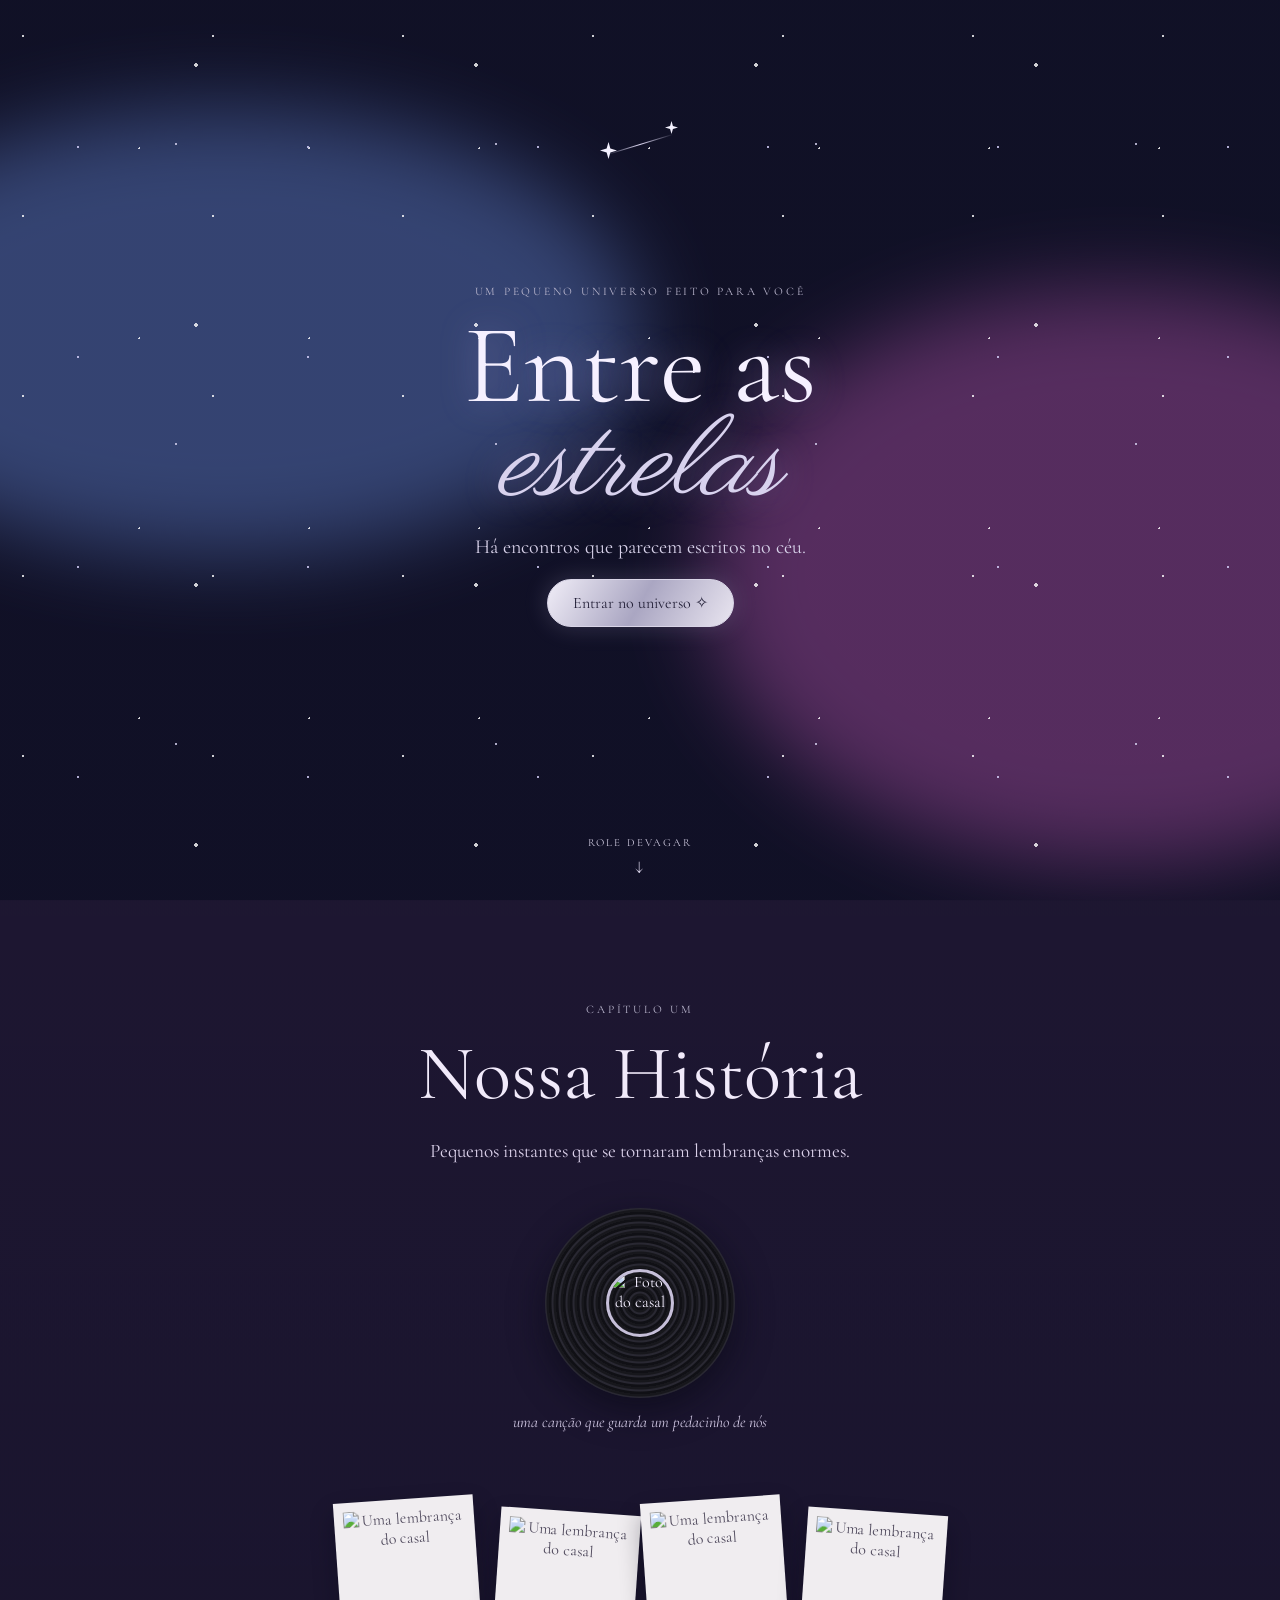
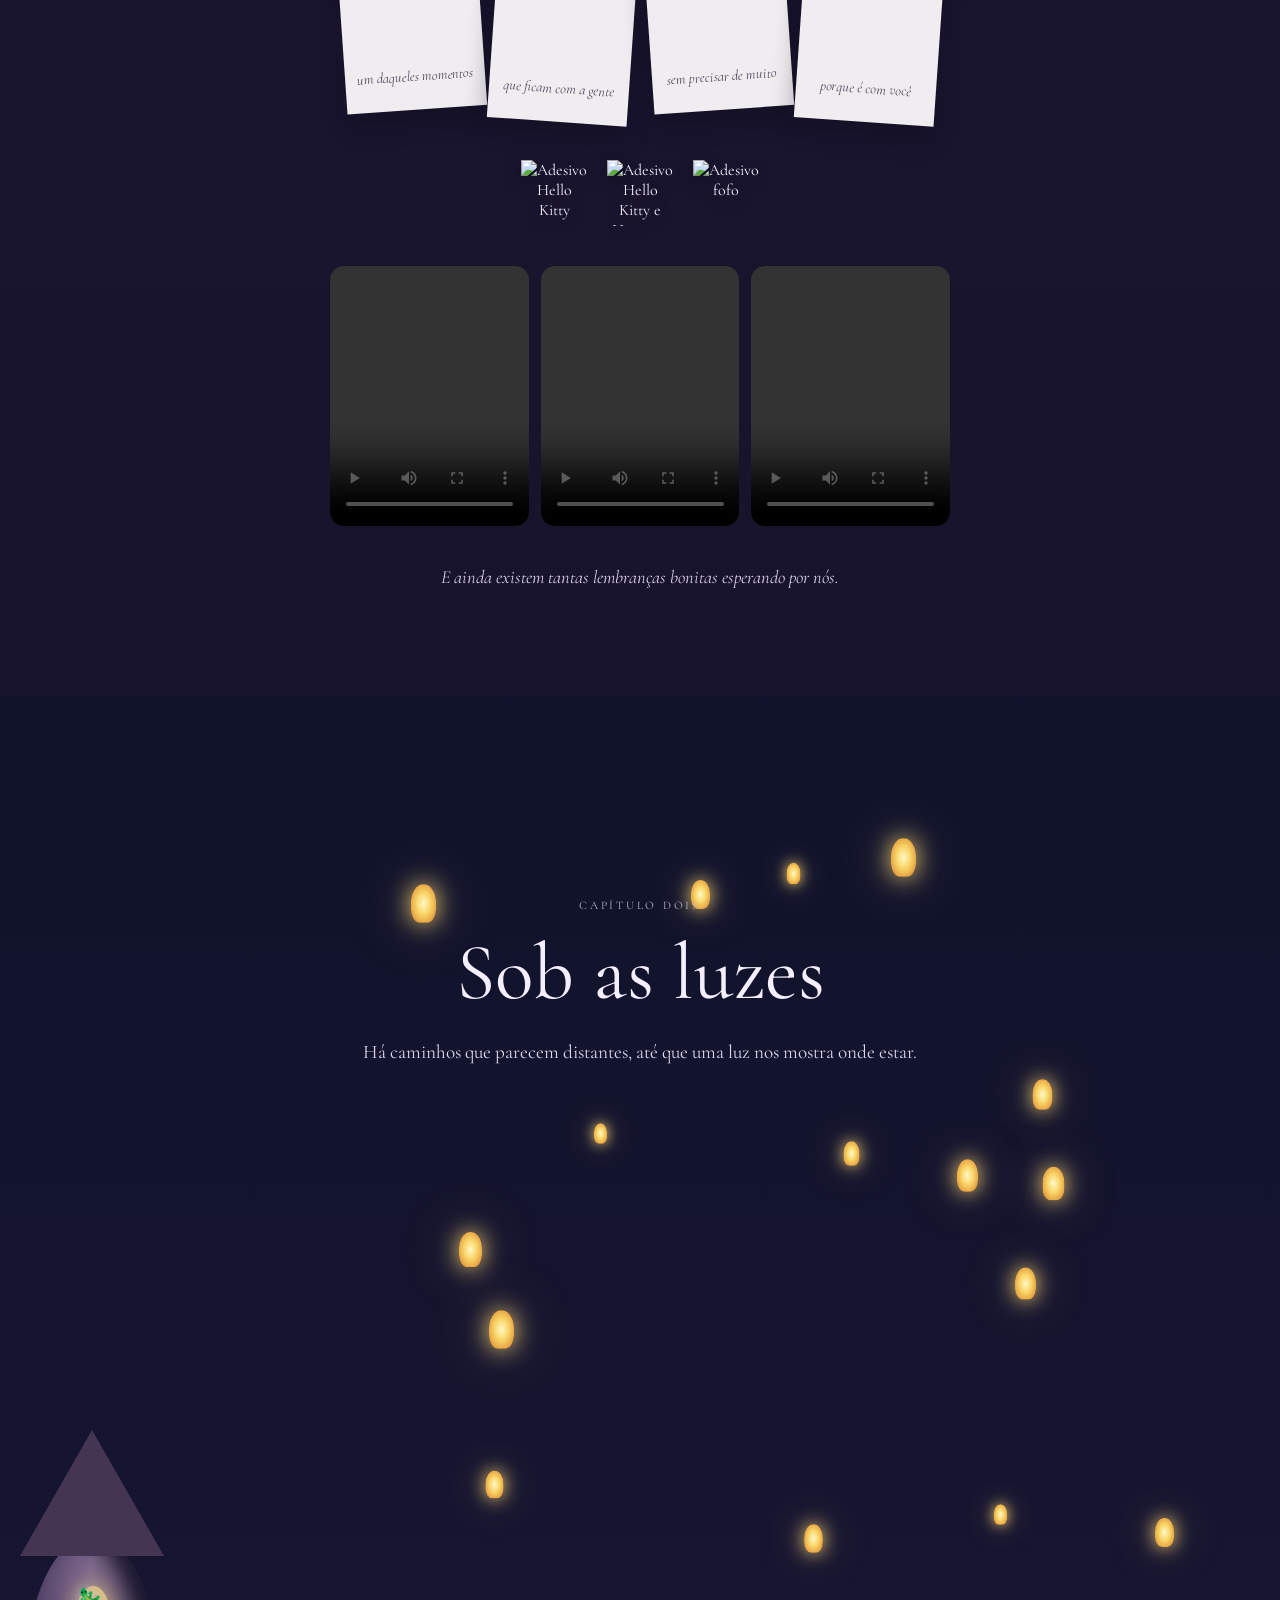
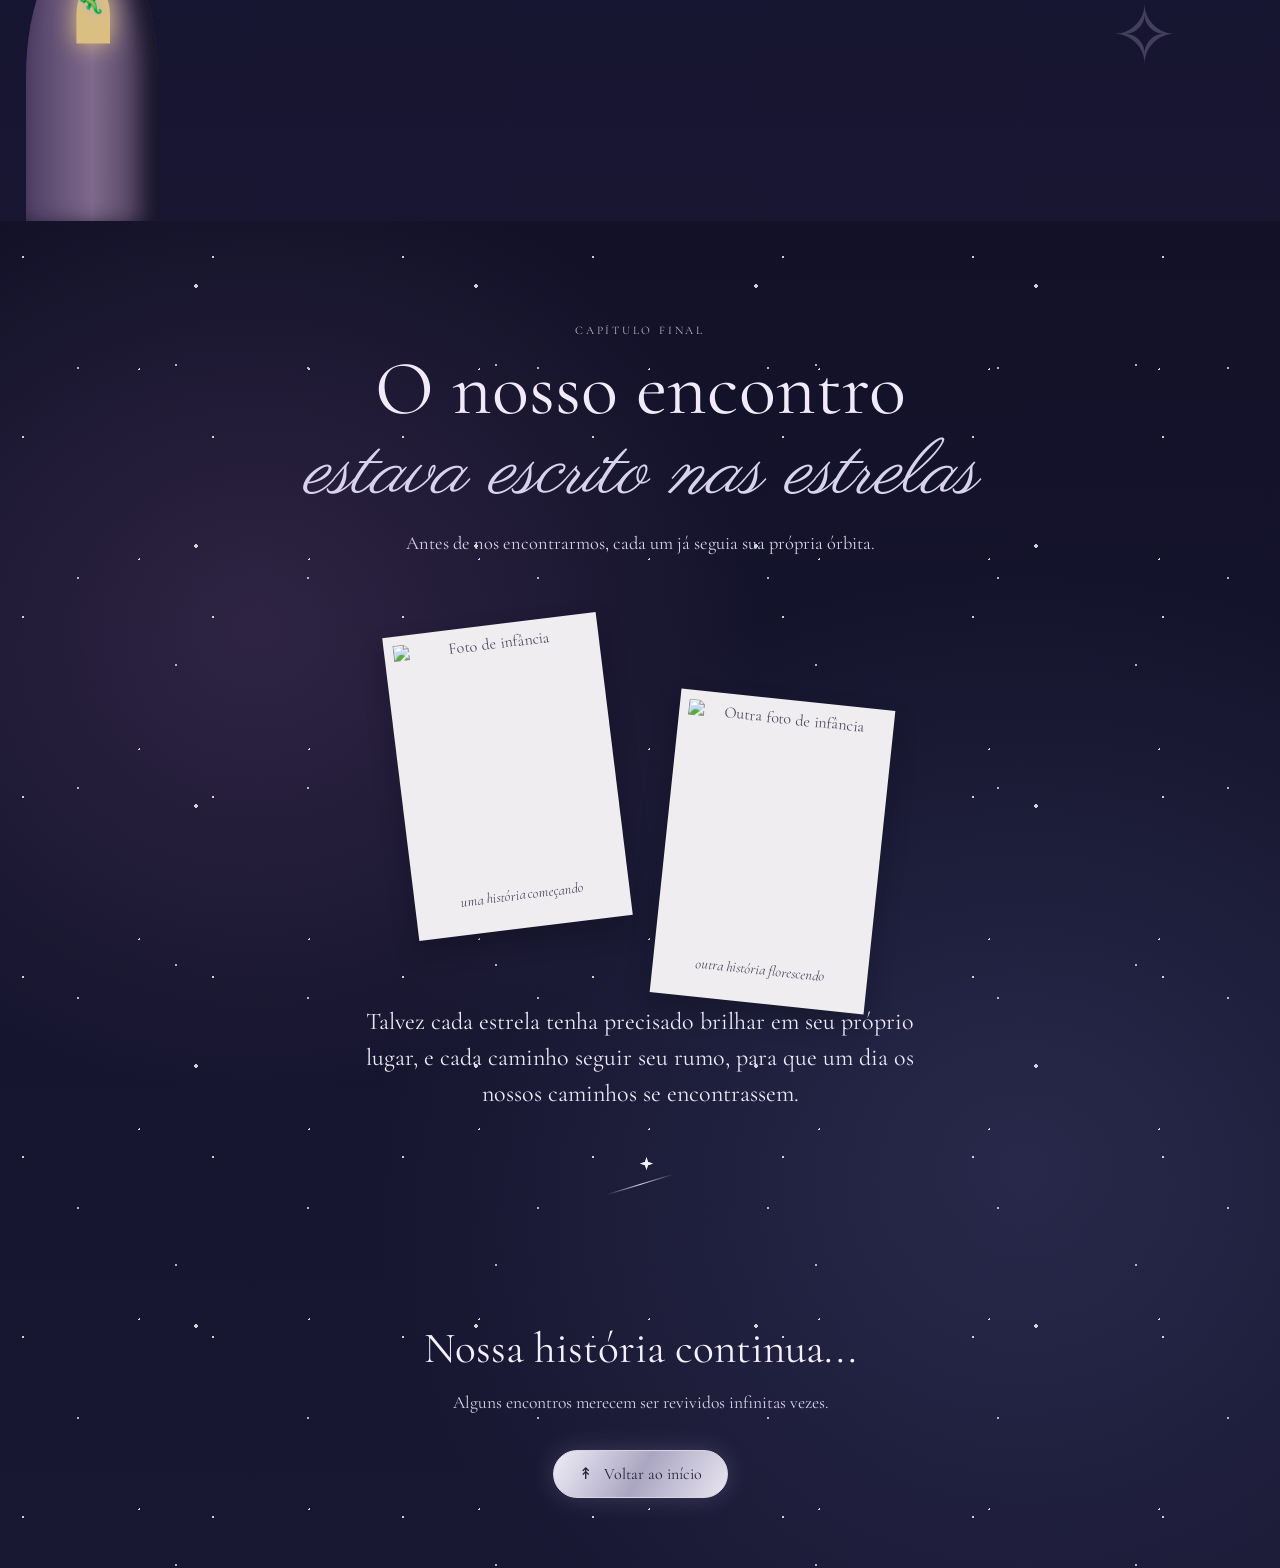
==== index.html @ 8b594004 "Add files via upload" ====
<!doctype html>
<html lang="pt-BR">
<head>
<meta charset="utf-8"><meta name="viewport" content="width=device-width,initial-scale=1,viewport-fit=cover">
<meta name="theme-color" content="#17172d"><title>Nosso Universo</title>
<link rel="preconnect" href="https://fonts.googleapis.com"><link rel="preconnect" href="https://fonts.gstatic.com" crossorigin>
<link href="https://fonts.googleapis.com/css2?family=Cormorant+Garamond:wght@400;500;600&family=Parisienne&display=swap" rel="stylesheet">
<link rel="stylesheet" href="style.css">
</head>
<body>
<audio id="music" src="assets/falling-like-the-stars.wav" preload="auto" loop></audio>
<main>
<section class="hero" id="inicio">
 <div class="nebula nebula-a"></div><div class="nebula nebula-b"></div><div class="stars" aria-hidden="true"></div>
 <div class="twin-stars" aria-label="Duas estrelas especiais"><i></i><i></i><b></b></div>
 <div class="hero-content"><p class="eyebrow">um pequeno universo feito para você</p><h1>Entre as<br><em>estrelas</em></h1><p class="hero-sub">Há encontros que parecem escritos no céu.</p><button class="silver-button" id="enter">Entrar no universo <span>✧</span></button></div>
 <div class="scroll-hint">role devagar <span>↓</span></div>
</section>
<section class="story section" id="nossa-historia">
 <div class="section-glow"></div><div class="section-heading"><p class="eyebrow">capítulo um</p><h2>Nossa História</h2><p>Pequenos instantes que se tornaram lembranças enormes.</p></div>
 <div class="vinyl-wrap"><div class="vinyl"><div class="vinyl-label"><img src="assets/casal-selfie.jpg" alt="Foto do casal"></div></div><span class="vinyl-caption">uma canção que guarda um pedacinho de nós</span></div>
 <div class="memory-grid">
  <figure class="polaroid tilt-left"><img src="assets/casal-memoria-1.jpg" alt="Uma lembrança do casal"><figcaption>um daqueles momentos</figcaption></figure>
  <figure class="polaroid tilt-right"><img src="assets/casal-memoria-2.jpg" alt="Uma lembrança do casal"><figcaption>que ficam com a gente</figcaption></figure>
  <figure class="polaroid tilt-left"><img src="assets/casal-memoria-3.jpg" alt="Uma lembrança do casal"><figcaption>sem precisar de muito</figcaption></figure>
  <figure class="polaroid tilt-right"><img src="assets/casal-memoria-4.jpg" alt="Uma lembrança do casal"><figcaption>porque é com você</figcaption></figure>
 </div>
 <div class="sticker-row"><img src="assets/sticker-hello-kitty.png" alt="Adesivo Hello Kitty"><img src="assets/sticker-hello-kitty-spider.png" alt="Adesivo Hello Kitty e Homem-Aranha"><img src="assets/sticker-hello-kitty-coracao.png" alt="Adesivo fofo"></div>
 <div class="video-strip"><video controls playsinline preload="metadata" src="assets/video-memoria-1.mp4"></video><video controls playsinline preload="metadata" src="assets/video-memoria-2.mp4"></video><video controls playsinline preload="metadata" src="assets/video-memoria-3.mp4"></video></div>
 <p class="section-footnote">E ainda existem tantas lembranças bonitas esperando por nós.</p>
</section>
<section class="tangled section" id="sob-as-luzes">
 <div class="night-sky"></div><div class="lantern-field" aria-hidden="true"></div><div class="tower"><div class="tower-roof"></div><div class="tower-body"></div><div class="tower-window"></div></div><div class="distant-castle">✧</div><div class="chameleon">🦎</div>
 <div class="tangled-content"><p class="eyebrow">capítulo dois</p><h2>Sob as luzes</h2><p class="tangled-intro">Há caminhos que parecem distantes, até que uma luz nos mostra onde estar.</p></div>
</section>
<section class="ending section" id="nosso-encontro">
 <div class="ending-sky"></div><div class="ending-stars"></div><div class="ending-heading"><p class="eyebrow">capítulo final</p><h2>O nosso encontro<br><em>estava escrito nas estrelas</em></h2><p>Antes de nos encontrarmos, cada um já seguia sua própria órbita.</p></div>
 <div class="childhood-pair"><figure class="polaroid childhood high"><img src="assets/infancia-1.jpg" alt="Foto de infância"><figcaption>uma história começando</figcaption></figure><figure class="polaroid childhood low"><img src="assets/infancia-2.jpg" alt="Outra foto de infância"><figcaption>outra história florescendo</figcaption></figure></div>
 <p class="star-thought">Talvez cada estrela tenha precisado brilhar em seu próprio lugar, e cada caminho seguir seu rumo, para que um dia os nossos caminhos se encontrassem.</p>
 <div class="connected-stars"><i></i><i></i><b></b></div>
 <div class="return-home"><h3>Nossa história continua...</h3><p>Alguns encontros merecem ser revividos infinitas vezes.</p><button class="silver-button" id="back-top">↟ &nbsp; Voltar ao início</button></div>
</section>
</main>
<script src="script.js"></script>
</body></html>
---- style.css ----
:root{--silver:#e8e5f2;--silver-dim:#bcb8cf;--lilac:#c9a9ef;--ink:#101126;--paper:#f0edf0}*{box-sizing:border-box}html{scroll-behavior:smooth;background:#101126}body{margin:0;color:#f4efff;font-family:'Cormorant Garamond',serif;background:#111126;overflow-x:hidden}button{font:inherit}.section{position:relative;min-height:100svh;overflow:hidden;padding:90px 22px}.hero{min-height:100svh;position:relative;display:grid;place-items:center;text-align:center;overflow:hidden;background:radial-gradient(ellipse at 25% 30%,#543c86 0,transparent 38%),radial-gradient(ellipse at 75% 65%,#762d79 0,transparent 36%),linear-gradient(145deg,#101b3c,#201638 55%,#111329)}.nebula{position:absolute;filter:blur(42px);opacity:.48;border-radius:50%;animation:drift 16s ease-in-out infinite alternate}.nebula-a{width:65vw;height:35vw;background:#5c7bc4;top:12%;left:-15%}.nebula-b{width:65vw;height:45vw;background:#a14c9c;right:-20%;bottom:4%;animation-delay:-7s}.stars,.ending-stars{position:absolute;inset:0;background-image:radial-gradient(1px 1px at 12% 20%,#fff 99%,transparent),radial-gradient(1px 1px at 34% 70%,#d9d4ff 99%,transparent),radial-gradient(2px 2px at 70% 25%,#fff 99%,transparent),radial-gradient(1px 1px at 82% 78%,#fff 99%,transparent),radial-gradient(1px 1px at 55% 48%,#d6d2ef 99%,transparent);background-size:190px 180px,230px 210px,280px 260px,170px 190px,320px 300px;opacity:.8}.hero-content{position:relative;z-index:2;padding:24px}.eyebrow{text-transform:uppercase;letter-spacing:.24em;font-size:.72rem;color:var(--silver-dim)}h1,h2,h3,p{font-weight:400}h1{font-size:clamp(4rem,15vw,7rem);line-height:.82;margin:22px 0;color:#f5f0ff;text-shadow:0 0 35px #b6a6e766}h1 em,h2 em{font-family:'Parisienne',cursive;font-weight:400;color:#d8d2ee}.hero-sub{font-size:1.25rem;color:#d7d1e9}.silver-button{border:1px solid #d9d5e7;border-radius:999px;padding:13px 25px;background:linear-gradient(120deg,#f0edf7,#aaa6c2 50%,#e9e5f0);color:#25223a;box-shadow:0 0 25px #c6c0e733;cursor:pointer;transition:.3s}.silver-button:active{transform:scale(.97)}.scroll-hint{position:absolute;bottom:22px;letter-spacing:.18em;text-transform:uppercase;font-size:.68rem;color:#d0cbe0}.scroll-hint span{display:block;font-size:1.2rem;margin-top:5px}.twin-stars,.connected-stars{position:absolute;width:110px;height:70px;z-index:3;top:13%;left:50%;transform:translateX(-50%)}.twin-stars i,.connected-stars i{position:absolute;width:13px;height:13px;background:#f4f1ff;clip-path:polygon(50% 0,61% 38%,100% 50%,61% 62%,50% 100%,39% 62%,0 50%,39% 38%);filter:drop-shadow(0 0 8px #fff);animation:twinkle 2.6s ease-in-out infinite}.twin-stars i:first-child{left:15px;top:25px;width:17px;height:17px}.twin-stars i:nth-child(2){right:17px;top:4px;animation-delay:-1.1s}.twin-stars b,.connected-stars b{position:absolute;height:1px;width:70px;background:linear-gradient(90deg,transparent,#ded9f4,transparent);left:20px;top:27px;transform:rotate(-17deg)}.story{background:radial-gradient(ellipse at 50% 0,#6e4c82 0,transparent 45%),linear-gradient(#30213f,#201b37 60%,#15172d);text-align:center}.section-heading h2,.ending-heading h2{font-size:clamp(2.8rem,10vw,4.8rem);margin:8px 0;color:#f1eafa}.section-heading>p:last-child{font-size:1.2rem;color:#d9cfe8}.vinyl-wrap{margin:45px auto 55px;display:grid;justify-items:center;gap:14px}.vinyl{width:190px;height:190px;border-radius:50%;background:repeating-radial-gradient(circle,#17171c 0 2px,#292832 3px 4px,#101015 5px 7px);box-shadow:0 12px 35px #09091499;display:grid;place-items:center;animation:spin 8s linear infinite}.vinyl-label{width:68px;height:68px;border-radius:50%;overflow:hidden;border:3px solid #c6bfd9}.vinyl-label img{width:100%;height:100%;object-fit:cover}.vinyl-caption{color:#c9c0dc;font-style:italic}.memory-grid{max-width:600px;margin:auto;display:grid;grid-template-columns:1fr 1fr;gap:24px 14px;align-items:center}.polaroid{background:#f0edf0;color:#514b5e;padding:9px 9px 25px;box-shadow:0 12px 25px #08081555;margin:0}.polaroid img{display:block;width:100%;aspect-ratio:4/5;object-fit:cover}.polaroid figcaption{font-size:.9rem;padding-top:8px;font-style:italic}.tilt-left{transform:rotate(-4deg)}.tilt-right{transform:rotate(4deg);margin-top:24px}.sticker-row{display:flex;justify-content:center;gap:20px;margin:38px auto;align-items:center}.sticker-row img{width:66px;height:66px;object-fit:contain;filter:drop-shadow(0 4px 7px #0005)}.video-strip{display:grid;grid-template-columns:repeat(2,minmax(0,1fr));gap:12px;max-width:620px;margin:40px auto}.video-strip video{width:100%;max-height:260px;aspect-ratio:9/12;object-fit:cover;border-radius:14px;background:#090914}.section-footnote{font-style:italic;color:#d7cce7;font-size:1.15rem}.tangled{background:linear-gradient(#101b3c,#222044 60%,#39254b);min-height:125svh}.night-sky{position:absolute;inset:0;background:radial-gradient(ellipse at 65% 22%,#55508066,transparent 45%),linear-gradient(180deg,#111a38,#28234a 65%,#54344d)}.lantern-field{position:absolute;inset:0;pointer-events:none}.lantern{position:absolute;width:19px;height:29px;border-radius:48% 48% 35% 35%;background:radial-gradient(ellipse,#fff8c9 0,#f9d76b 38%,#e9a947 70%,#b46a35);box-shadow:0 0 18px #f7d77b,0 0 45px #f0c46c66;animation:float 8s ease-in-out infinite}.tower{position:absolute;left:-32px;bottom:-5px;width:150px;height:330px;opacity:.9}.tower-body{position:absolute;bottom:0;width:110px;height:240px;background:linear-gradient(90deg,#55436b,#8b7397,#443753);border-radius:48% 48% 0 0;box-shadow:inset -12px 0 18px #17152b}.tower-roof{position:absolute;z-index:1;top:0;left:-5px;width:120px;height:105px;background:#493957;clip-path:polygon(50% 0,100% 100%,0 100%)}.tower-window{position:absolute;z-index:2;top:130px;left:42px;width:28px;height:48px;border-radius:50% 50% 0 0;background:#f1d28b;box-shadow:0 0 20px #f4d68a}.distant-castle{position:absolute;right:8%;bottom:12%;font-size:5rem;color:#a9a0c9;opacity:.3}.chameleon{position:absolute;left:75px;bottom:205px;font-size:24px;filter:drop-shadow(0 0 6px #b4b1ce)}.tangled-content{position:relative;z-index:2;max-width:680px;margin:0 auto;text-align:center;padding-top:30px}.tangled-content h2{font-size:clamp(3rem,11vw,5rem);margin:10px}.tangled-intro{font-size:1.2rem;color:#ddd5ee}.first-letter{margin:100px auto 0;max-width:470px;padding:28px 20px;border-top:1px solid #c8c2dc;border-bottom:1px solid #c8c2dc;background:#10152b55;backdrop-filter:blur(4px)}.placeholder{font-size:1.35rem;font-style:italic;color:#e9e2f4}.letter-ornament{color:#d9d4e8}.ending{background:linear-gradient(180deg,#19172f,#38305a 40%,#4b3a67 68%,#18213e);text-align:center;padding-bottom:70px}.ending-sky{position:absolute;inset:0;background:radial-gradient(ellipse at 20% 30%,#a56eaf55,transparent 35%),radial-gradient(ellipse at 80% 70%,#7584c355,transparent 45%);transition:background 2s}.ending-heading,.childhood-pair,.star-thought,.final-letter,.return-home,.connected-stars{position:relative;z-index:2}.ending-heading h2{line-height:1.03}.ending-heading>p:last-child{font-size:1.15rem;color:#d9d1ea}.childhood-pair{max-width:500px;margin:70px auto 35px;height:300px;position:relative}.childhood{position:absolute;width:43%;top:0}.childhood.high{left:2%;transform:rotate(-7deg)}.childhood.low{right:2%;top:75px;transform:rotate(6deg)}.childhood img{aspect-ratio:4/5}.star-thought{max-width:600px;margin:80px auto 45px;font-size:1.5rem;line-height:1.5;color:#eee8fa}.connected-stars{position:relative;top:auto;left:auto;transform:none;margin:0 auto 45px}.final-letter{perspective:1000px;margin:0 auto;max-width:470px}.paper{background:#efedf0;color:#4c4560;padding:12px;box-shadow:0 18px 45px #090a1c88;border:1px solid #c9c1d9;transform-origin:top center;animation:paperOpen 2.3s ease both}.paper-inner{border:1px solid #c9bfd9;padding:35px 18px;min-height:300px;background:radial-gradient(ellipse at 20% 10%,#d9cce7 0,transparent 30%),#f2eff2}.paper-star,.paper-flourish{color:#8f7cae}.letter-placeholder{font-family:'Parisienne',cursive;font-size:2rem;color:#645578}.return-home{margin:95px auto 0}.return-home h3{font-size:2.7rem;margin-bottom:8px}.return-home p{color:#d8d1e7;font-size:1.1rem}.return-home .silver-button{margin-top:20px}@keyframes twinkle{0%,100%{opacity:.5;transform:scale(.8)}50%{opacity:1;transform:scale(1.25)}}@keyframes spin{to{transform:rotate(360deg)}}@keyframes float{0%,100%{transform:translateY(0)}50%{transform:translateY(-24px)}}@keyframes drift{to{transform:translate(7vw,4vh) scale(1.12)}}@keyframes paperOpen{from{transform:rotateX(-78deg);opacity:0}to{transform:rotateX(0);opacity:1}}@media(min-width:700px){.memory-grid{grid-template-columns:repeat(4,1fr)}.video-strip{grid-template-columns:repeat(3,1fr)}.tower{left:2%;transform:scale(1.2);transform-origin:bottom left}.tangled-content{padding-top:100px}.first-letter{margin-top:140px}}@media(prefers-reduced-motion:reduce){*,*:before,*:after{animation-duration:.01ms!important;scroll-behavior:auto!important}}

/* PRÉVIA ILUSTRADA — cenários pintados ao fundo */
.hero{
 background-image:
   linear-gradient(180deg,rgba(13,16,39,.16),rgba(16,15,39,.36)),
   url('assets/fundo-cosmico.jpg');
 background-size:cover;
 background-position:center;
}
.story{
 background-image:
   linear-gradient(180deg,rgba(49,31,67,.38),rgba(28,21,48,.55)),
   url('assets/fundo-historia.jpg');
 background-size:cover;
 background-position:center;
 background-attachment:scroll;
}
.tangled{
 background:linear-gradient(180deg,rgba(13,22,51,.22),rgba(28,24,58,.30)),url('assets/fundo-enrolados.jpg') center/cover no-repeat;
}
.night-sky{background:linear-gradient(180deg,rgba(13,20,48,.22),rgba(33,27,63,.30));}
.ending{
 background:linear-gradient(180deg,rgba(22,19,48,.28),rgba(39,35,75,.34)),url('assets/fundo-estrelas.jpg') center/cover no-repeat;
}
.ending-sky{
 background:radial-gradient(ellipse at 20% 30%,rgba(165,110,175,.18),transparent 35%),radial-gradient(ellipse at 80% 70%,rgba(117,132,195,.18),transparent 45%);
}
.first-letter,.final-letter{display:none!important}
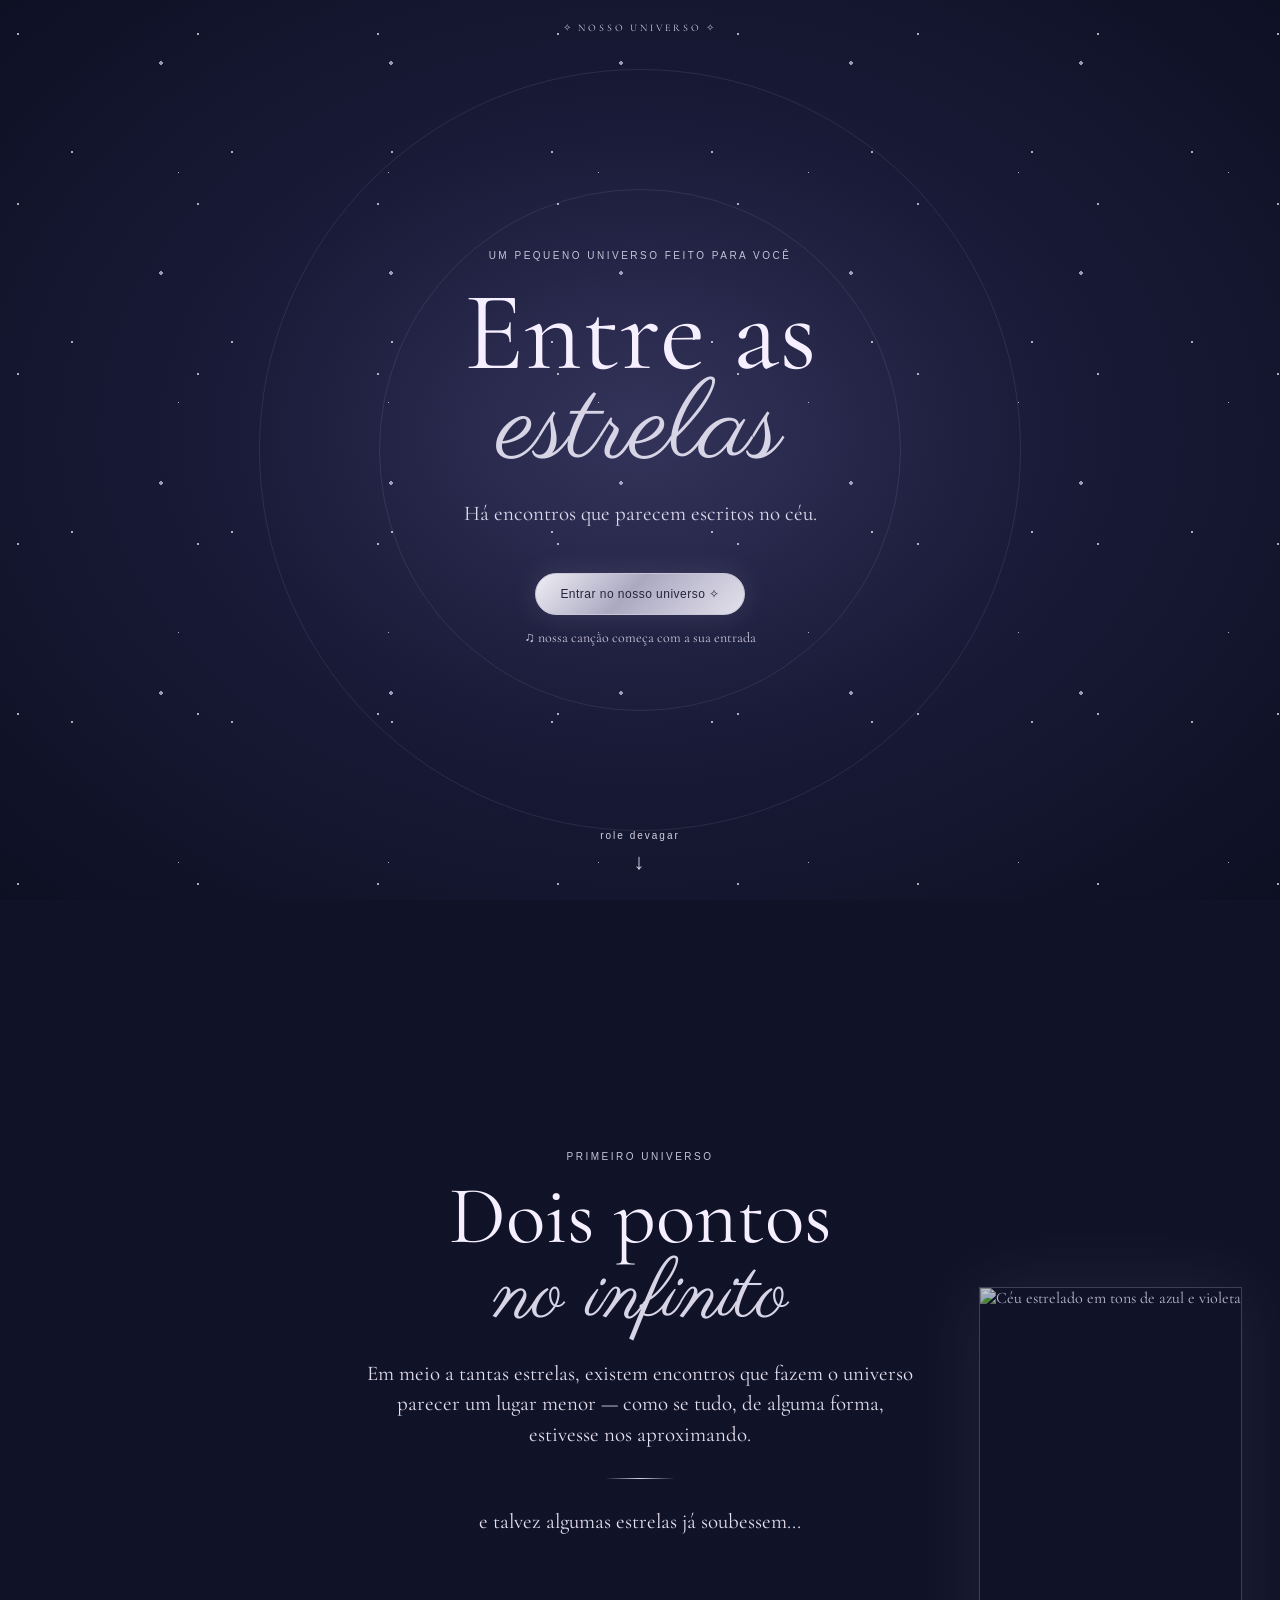
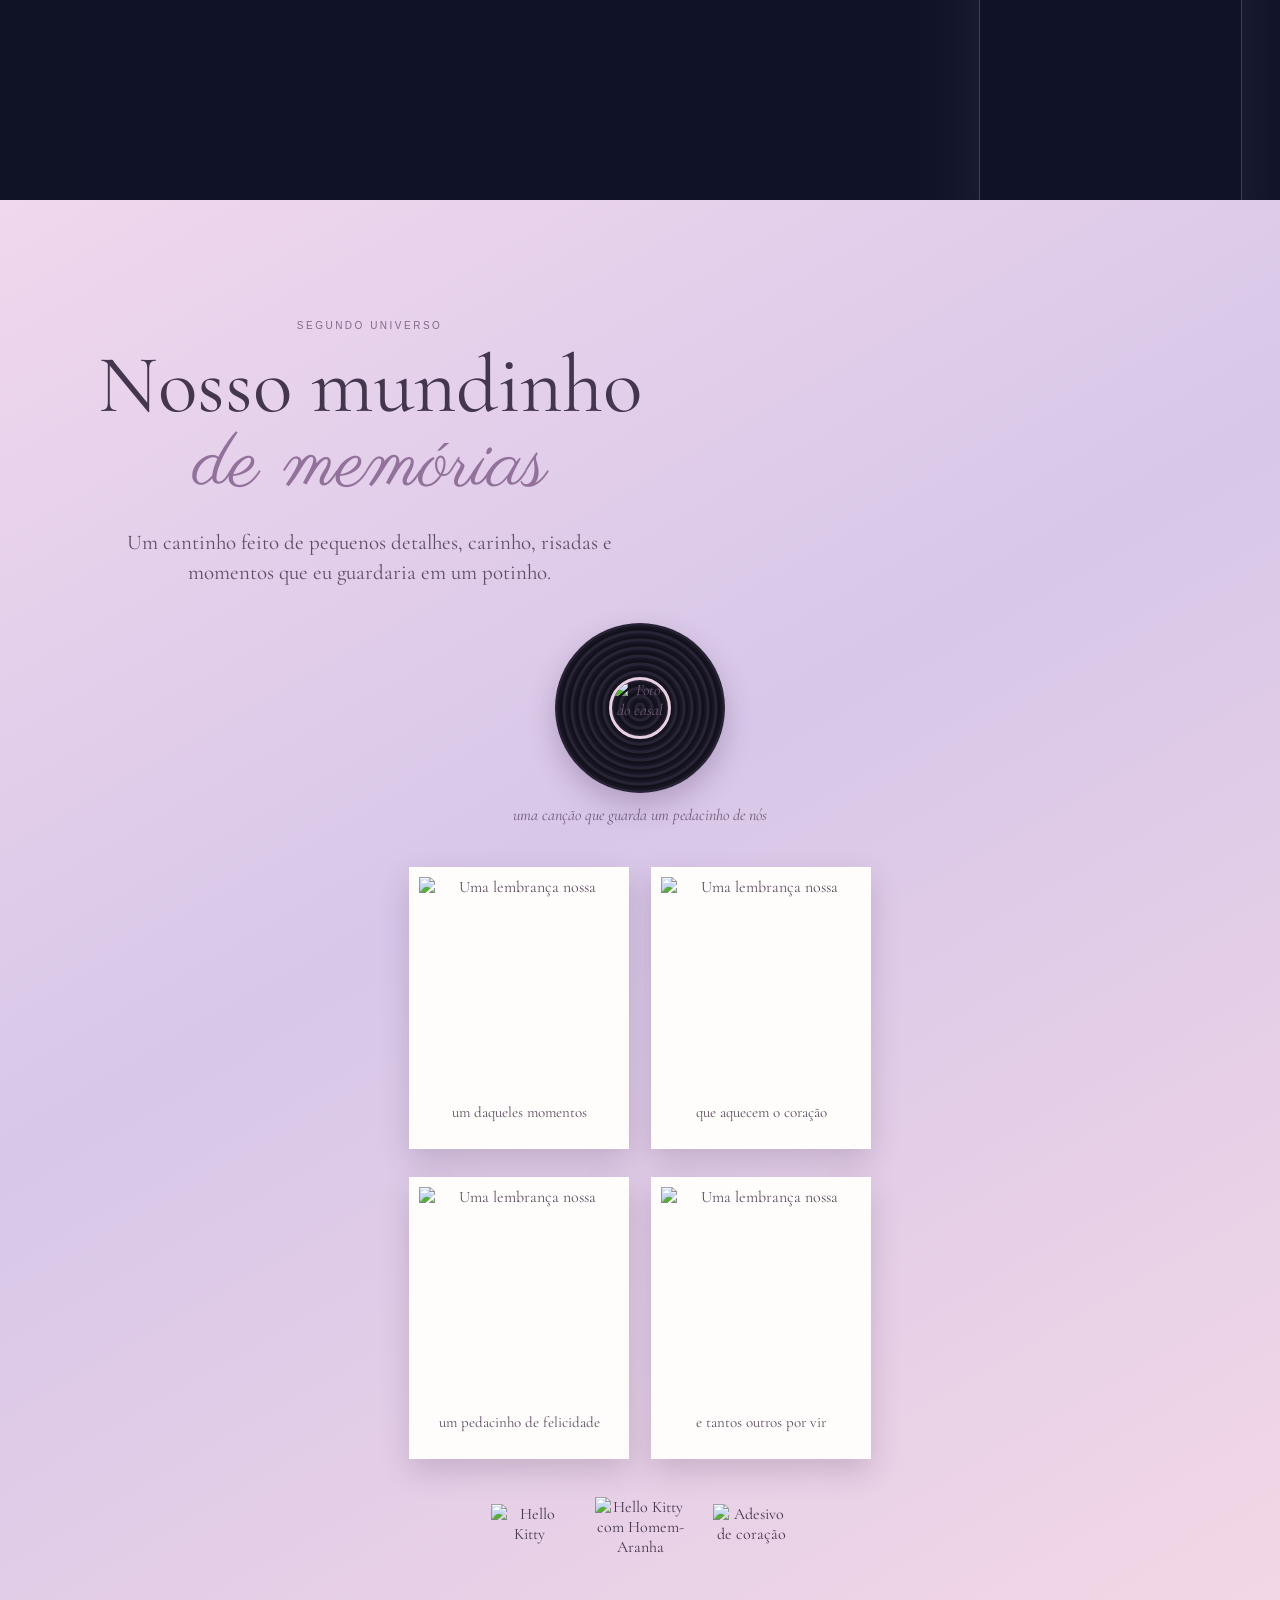
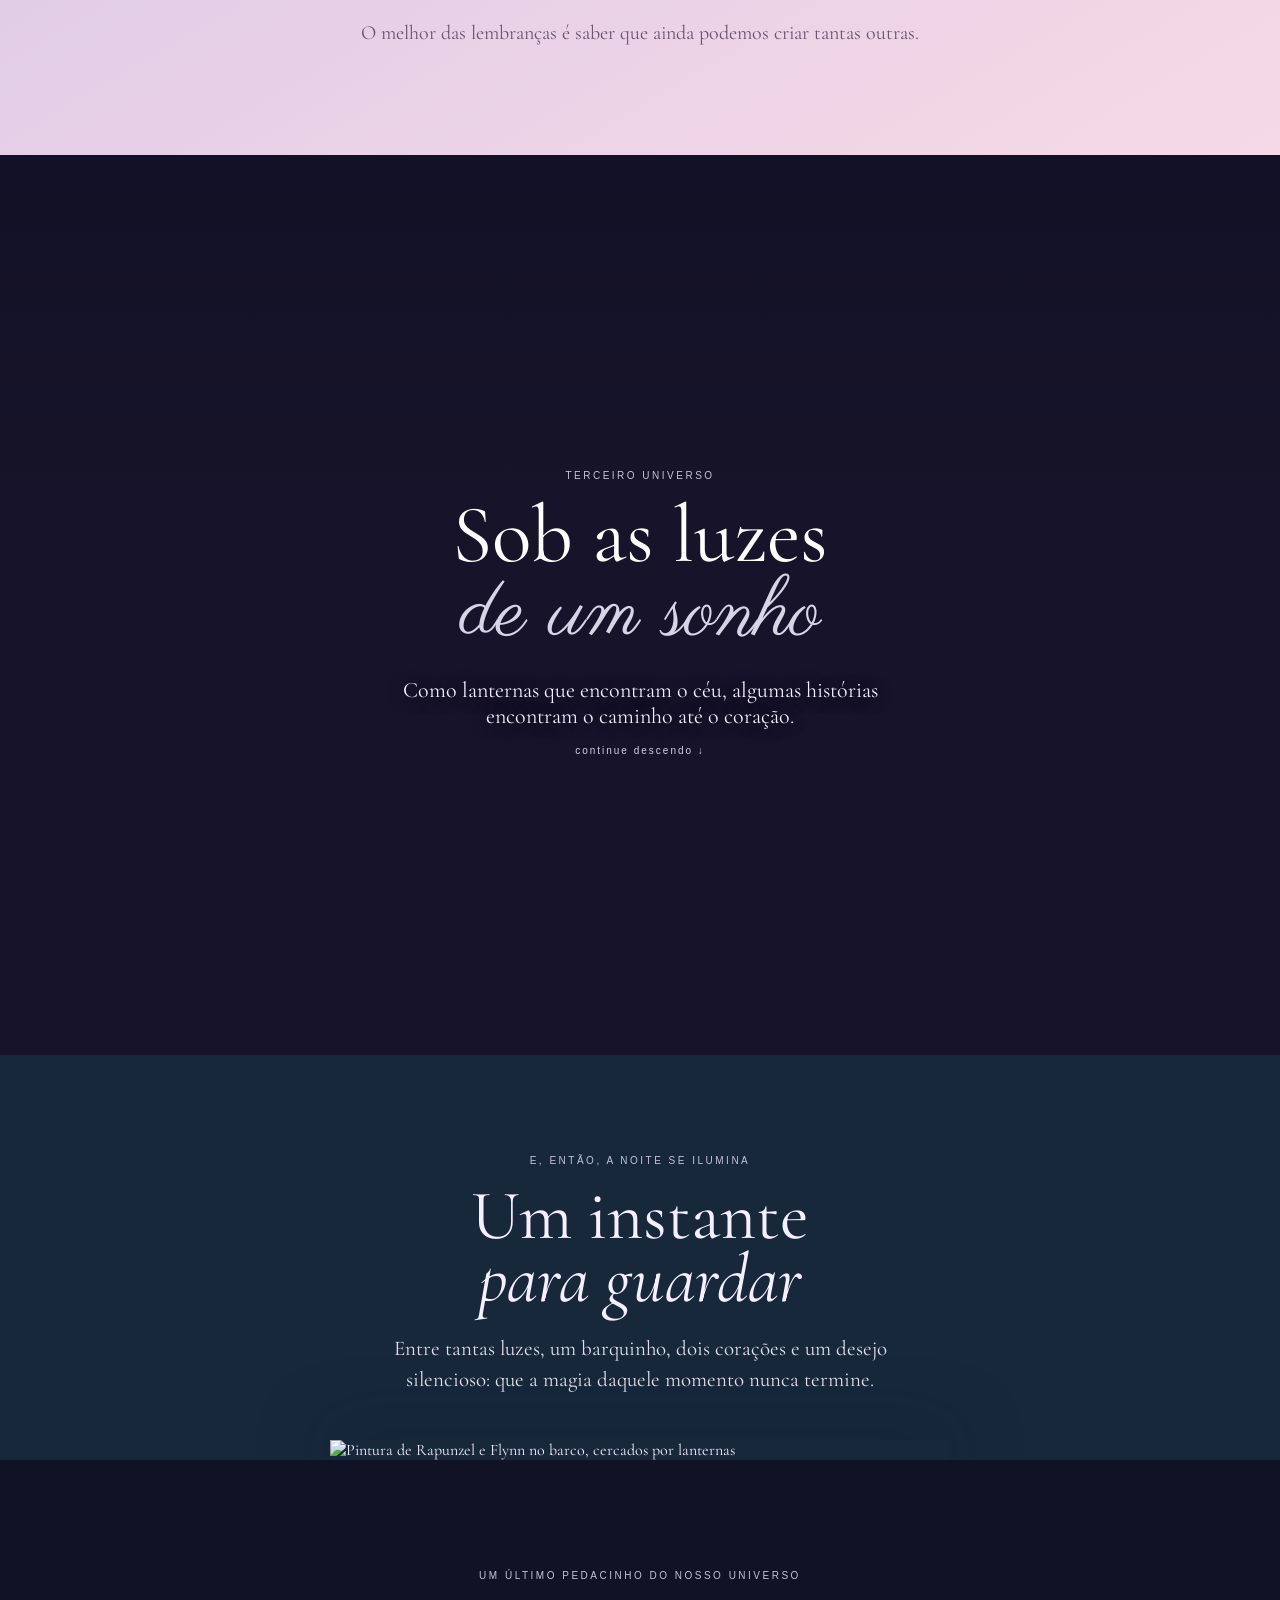
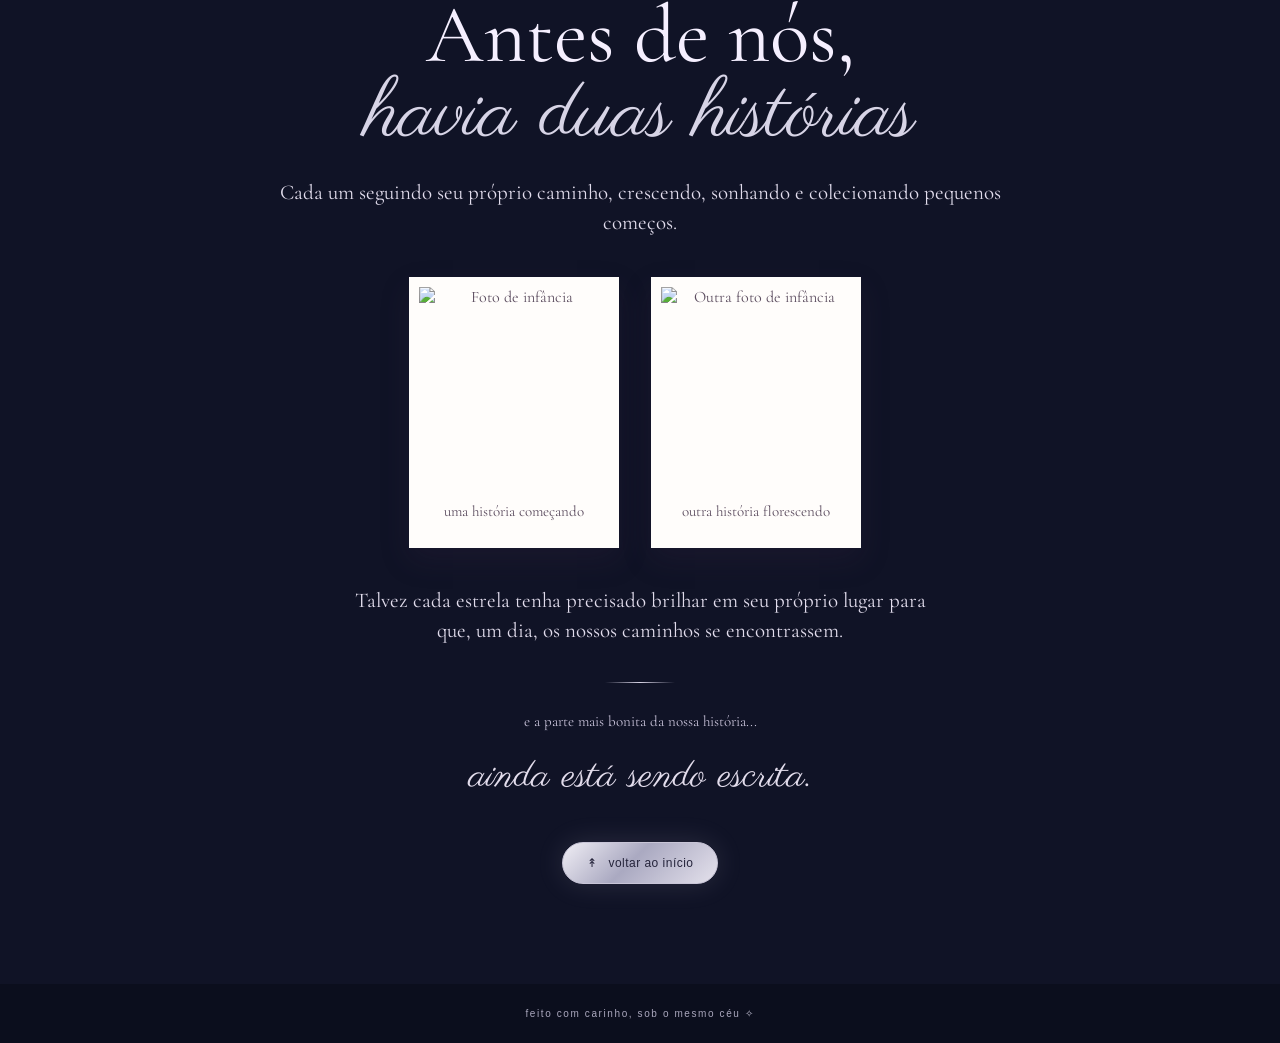
==== commit a54daee8: "Add files via upload" ====
--- a/index.html
+++ b/index.html
@@ -2,44 +2,58 @@
 <html lang="pt-BR">
 <head>
 <meta charset="utf-8"><meta name="viewport" content="width=device-width,initial-scale=1,viewport-fit=cover">
-<meta name="theme-color" content="#17172d"><title>Nosso Universo</title>
+<meta name="theme-color" content="#111326"><meta name="description" content="Um pequeno universo feito de lembranças, estrelas e amor.">
+<title>Nosso Universo</title>
 <link rel="preconnect" href="https://fonts.googleapis.com"><link rel="preconnect" href="https://fonts.gstatic.com" crossorigin>
 <link href="https://fonts.googleapis.com/css2?family=Cormorant+Garamond:wght@400;500;600&family=Parisienne&display=swap" rel="stylesheet">
 <link rel="stylesheet" href="style.css">
 </head>
 <body>
-<audio id="music" src="assets/falling-like-the-stars.wav" preload="auto" loop></audio>
+<audio id="music" src="assets/falling-like-the-stars.mp3" preload="auto" loop></audio>
+<header class="topline"><span>✧</span> NOSSO UNIVERSO <span>✧</span></header>
 <main>
-<section class="hero" id="inicio">
- <div class="nebula nebula-a"></div><div class="nebula nebula-b"></div><div class="stars" aria-hidden="true"></div>
- <div class="twin-stars" aria-label="Duas estrelas especiais"><i></i><i></i><b></b></div>
- <div class="hero-content"><p class="eyebrow">um pequeno universo feito para você</p><h1>Entre as<br><em>estrelas</em></h1><p class="hero-sub">Há encontros que parecem escritos no céu.</p><button class="silver-button" id="enter">Entrar no universo <span>✧</span></button></div>
- <div class="scroll-hint">role devagar <span>↓</span></div>
+<section class="welcome" id="inicio">
+ <div class="welcome-stars"></div><div class="welcome-inner">
+  <p class="eyebrow">um pequeno universo feito para você</p>
+  <h1>Entre as<br><em>estrelas</em></h1>
+  <p class="intro">Há encontros que parecem escritos no céu.</p>
+  <button class="silver-button" id="enter">Entrar no nosso universo <span>✧</span></button>
+  <p class="music-note">♫ nossa canção começa com a sua entrada</p>
+ </div><div class="scroll-cue">role devagar <span>↓</span></div>
 </section>
-<section class="story section" id="nossa-historia">
- <div class="section-glow"></div><div class="section-heading"><p class="eyebrow">capítulo um</p><h2>Nossa História</h2><p>Pequenos instantes que se tornaram lembranças enormes.</p></div>
- <div class="vinyl-wrap"><div class="vinyl"><div class="vinyl-label"><img src="assets/casal-selfie.jpg" alt="Foto do casal"></div></div><span class="vinyl-caption">uma canção que guarda um pedacinho de nós</span></div>
- <div class="memory-grid">
-  <figure class="polaroid tilt-left"><img src="assets/casal-memoria-1.jpg" alt="Uma lembrança do casal"><figcaption>um daqueles momentos</figcaption></figure>
-  <figure class="polaroid tilt-right"><img src="assets/casal-memoria-2.jpg" alt="Uma lembrança do casal"><figcaption>que ficam com a gente</figcaption></figure>
-  <figure class="polaroid tilt-left"><img src="assets/casal-memoria-3.jpg" alt="Uma lembrança do casal"><figcaption>sem precisar de muito</figcaption></figure>
-  <figure class="polaroid tilt-right"><img src="assets/casal-memoria-4.jpg" alt="Uma lembrança do casal"><figcaption>porque é com você</figcaption></figure>
+<section class="cosmos chapter" id="cosmos">
+ <div class="cosmos-bg"></div><div class="cosmos-shade"></div>
+ <div class="chapter-copy reveal"><p class="eyebrow">primeiro universo</p><h2>Dois pontos<br><em>no infinito</em></h2><p>Em meio a tantas estrelas, existem encontros que fazem o universo parecer um lugar menor — como se tudo, de alguma forma, estivesse nos aproximando.</p><div class="silver-line"></div><p class="small-note">e talvez algumas estrelas já soubessem...</p></div>
+ <img class="cosmos-detail" src="assets/fundo-estrelas.jpg" alt="Céu estrelado em tons de azul e violeta">
+</section>
+<section class="memories chapter" id="hello-kitty">
+ <div class="memory-wash"></div><div class="chapter-copy reveal"><p class="eyebrow">segundo universo</p><h2>Nosso mundinho<br><em>de memórias</em></h2><p>Um cantinho feito de pequenos detalhes, carinho, risadas e momentos que eu guardaria em um potinho.</p></div>
+ <div class="vinyl-wrap reveal"><div class="vinyl"><div class="vinyl-label"><img src="assets/casal-selfie.jpg" alt="Foto do casal"></div></div><span>uma canção que guarda um pedacinho de nós</span></div>
+ <div class="polaroid-grid">
+  <figure class="polaroid tilt-left reveal"><img src="assets/casal-memoria-1.jpg" alt="Uma lembrança nossa"><figcaption>um daqueles momentos</figcaption></figure>
+  <figure class="polaroid tilt-right reveal"><img src="assets/casal-memoria-2.jpg" alt="Uma lembrança nossa"><figcaption>que aquecem o coração</figcaption></figure>
+  <figure class="polaroid tilt-left reveal"><img src="assets/casal-memoria-3.jpg" alt="Uma lembrança nossa"><figcaption>um pedacinho de felicidade</figcaption></figure>
+  <figure class="polaroid tilt-right reveal"><img src="assets/casal-memoria-4.jpg" alt="Uma lembrança nossa"><figcaption>e tantos outros por vir</figcaption></figure>
  </div>
- <div class="sticker-row"><img src="assets/sticker-hello-kitty.png" alt="Adesivo Hello Kitty"><img src="assets/sticker-hello-kitty-spider.png" alt="Adesivo Hello Kitty e Homem-Aranha"><img src="assets/sticker-hello-kitty-coracao.png" alt="Adesivo fofo"></div>
- <div class="video-strip"><video controls playsinline preload="metadata" src="assets/video-memoria-1.mp4"></video><video controls playsinline preload="metadata" src="assets/video-memoria-2.mp4"></video><video controls playsinline preload="metadata" src="assets/video-memoria-3.mp4"></video></div>
- <p class="section-footnote">E ainda existem tantas lembranças bonitas esperando por nós.</p>
+ <div class="stickers"><img src="assets/sticker-hello-kitty.png" alt="Hello Kitty"><img src="assets/sticker-hello-kitty-spider.png" alt="Hello Kitty com Homem-Aranha"><img src="assets/sticker-hello-kitty-coracao.png" alt="Adesivo de coração"></div>
+ <p class="memory-end">O melhor das lembranças é saber que ainda podemos criar tantas outras.</p>
 </section>
-<section class="tangled section" id="sob-as-luzes">
- <div class="night-sky"></div><div class="lantern-field" aria-hidden="true"></div><div class="tower"><div class="tower-roof"></div><div class="tower-body"></div><div class="tower-window"></div></div><div class="distant-castle">✧</div><div class="chameleon">🦎</div>
- <div class="tangled-content"><p class="eyebrow">capítulo dois</p><h2>Sob as luzes</h2><p class="tangled-intro">Há caminhos que parecem distantes, até que uma luz nos mostra onde estar.</p></div>
+<section class="tangled-intro chapter" id="enrolados">
+ <div class="tangled-art"></div><div class="tangled-vignette"></div>
+ <div class="tangled-copy reveal"><p class="eyebrow">terceiro universo</p><h2>Sob as luzes<br><em>de um sonho</em></h2><p>Como lanternas que encontram o céu, algumas histórias encontram o caminho até o coração.</p><span class="scroll-cue">continue descendo <b>↓</b></span></div>
 </section>
-<section class="ending section" id="nosso-encontro">
- <div class="ending-sky"></div><div class="ending-stars"></div><div class="ending-heading"><p class="eyebrow">capítulo final</p><h2>O nosso encontro<br><em>estava escrito nas estrelas</em></h2><p>Antes de nos encontrarmos, cada um já seguia sua própria órbita.</p></div>
- <div class="childhood-pair"><figure class="polaroid childhood high"><img src="assets/infancia-1.jpg" alt="Foto de infância"><figcaption>uma história começando</figcaption></figure><figure class="polaroid childhood low"><img src="assets/infancia-2.jpg" alt="Outra foto de infância"><figcaption>outra história florescendo</figcaption></figure></div>
- <p class="star-thought">Talvez cada estrela tenha precisado brilhar em seu próprio lugar, e cada caminho seguir seu rumo, para que um dia os nossos caminhos se encontrassem.</p>
- <div class="connected-stars"><i></i><i></i><b></b></div>
- <div class="return-home"><h3>Nossa história continua...</h3><p>Alguns encontros merecem ser revividos infinitas vezes.</p><button class="silver-button" id="back-top">↟ &nbsp; Voltar ao início</button></div>
+<section class="boat-scene">
+ <div class="boat-copy reveal"><p class="eyebrow">e, então, a noite se ilumina</p><h2>Um instante<br><em>para guardar</em></h2><p>Entre tantas luzes, um barquinho, dois corações e um desejo silencioso: que a magia daquele momento nunca termine.</p></div>
+ <img src="assets/rapunzel-flynn-barco.jpg" alt="Pintura de Rapunzel e Flynn no barco, cercados por lanternas" class="boat-painting">
+</section>
+<section class="ending chapter" id="nosso-encontro">
+ <div class="ending-bg"></div><div class="ending-content reveal"><p class="eyebrow">um último pedacinho do nosso universo</p><h2>Antes de nós,<br><em>havia duas histórias</em></h2><p>Cada um seguindo seu próprio caminho, crescendo, sonhando e colecionando pequenos começos.</p>
+ <div class="childhood-grid"><figure class="polaroid"><img src="assets/infancia-1.jpg" alt="Foto de infância"><figcaption>uma história começando</figcaption></figure><figure class="polaroid"><img src="assets/infancia-2.jpg" alt="Outra foto de infância"><figcaption>outra história florescendo</figcaption></figure></div>
+ <p class="closing-thought">Talvez cada estrela tenha precisado brilhar em seu próprio lugar para que, um dia, os nossos caminhos se encontrassem.</p>
+ <div class="silver-line"></div><p class="final-hint">e a parte mais bonita da nossa história...</p><p class="to-be-continued">ainda está sendo escrita.</p>
+ <button class="silver-button" id="back-top">↟ &nbsp; voltar ao início</button></div>
 </section>
 </main>
+<footer>feito com carinho, sob o mesmo céu <span>✧</span></footer>
 <script src="script.js"></script>
-</body></html>
+</body></html>
--- a/style.css
+++ b/style.css
@@ -1,29 +1 @@
-:root{--silver:#e8e5f2;--silver-dim:#bcb8cf;--lilac:#c9a9ef;--ink:#101126;--paper:#f0edf0}*{box-sizing:border-box}html{scroll-behavior:smooth;background:#101126}body{margin:0;color:#f4efff;font-family:'Cormorant Garamond',serif;background:#111126;overflow-x:hidden}button{font:inherit}.section{position:relative;min-height:100svh;overflow:hidden;padding:90px 22px}.hero{min-height:100svh;position:relative;display:grid;place-items:center;text-align:center;overflow:hidden;background:radial-gradient(ellipse at 25% 30%,#543c86 0,transparent 38%),radial-gradient(ellipse at 75% 65%,#762d79 0,transparent 36%),linear-gradient(145deg,#101b3c,#201638 55%,#111329)}.nebula{position:absolute;filter:blur(42px);opacity:.48;border-radius:50%;animation:drift 16s ease-in-out infinite alternate}.nebula-a{width:65vw;height:35vw;background:#5c7bc4;top:12%;left:-15%}.nebula-b{width:65vw;height:45vw;background:#a14c9c;right:-20%;bottom:4%;animation-delay:-7s}.stars,.ending-stars{position:absolute;inset:0;background-image:radial-gradient(1px 1px at 12% 20%,#fff 99%,transparent),radial-gradient(1px 1px at 34% 70%,#d9d4ff 99%,transparent),radial-gradient(2px 2px at 70% 25%,#fff 99%,transparent),radial-gradient(1px 1px at 82% 78%,#fff 99%,transparent),radial-gradient(1px 1px at 55% 48%,#d6d2ef 99%,transparent);background-size:190px 180px,230px 210px,280px 260px,170px 190px,320px 300px;opacity:.8}.hero-content{position:relative;z-index:2;padding:24px}.eyebrow{text-transform:uppercase;letter-spacing:.24em;font-size:.72rem;color:var(--silver-dim)}h1,h2,h3,p{font-weight:400}h1{font-size:clamp(4rem,15vw,7rem);line-height:.82;margin:22px 0;color:#f5f0ff;text-shadow:0 0 35px #b6a6e766}h1 em,h2 em{font-family:'Parisienne',cursive;font-weight:400;color:#d8d2ee}.hero-sub{font-size:1.25rem;color:#d7d1e9}.silver-button{border:1px solid #d9d5e7;border-radius:999px;padding:13px 25px;background:linear-gradient(120deg,#f0edf7,#aaa6c2 50%,#e9e5f0);color:#25223a;box-shadow:0 0 25px #c6c0e733;cursor:pointer;transition:.3s}.silver-button:active{transform:scale(.97)}.scroll-hint{position:absolute;bottom:22px;letter-spacing:.18em;text-transform:uppercase;font-size:.68rem;color:#d0cbe0}.scroll-hint span{display:block;font-size:1.2rem;margin-top:5px}.twin-stars,.connected-stars{position:absolute;width:110px;height:70px;z-index:3;top:13%;left:50%;transform:translateX(-50%)}.twin-stars i,.connected-stars i{position:absolute;width:13px;height:13px;background:#f4f1ff;clip-path:polygon(50% 0,61% 38%,100% 50%,61% 62%,50% 100%,39% 62%,0 50%,39% 38%);filter:drop-shadow(0 0 8px #fff);animation:twinkle 2.6s ease-in-out infinite}.twin-stars i:first-child{left:15px;top:25px;width:17px;height:17px}.twin-stars i:nth-child(2){right:17px;top:4px;animation-delay:-1.1s}.twin-stars b,.connected-stars b{position:absolute;height:1px;width:70px;background:linear-gradient(90deg,transparent,#ded9f4,transparent);left:20px;top:27px;transform:rotate(-17deg)}.story{background:radial-gradient(ellipse at 50% 0,#6e4c82 0,transparent 45%),linear-gradient(#30213f,#201b37 60%,#15172d);text-align:center}.section-heading h2,.ending-heading h2{font-size:clamp(2.8rem,10vw,4.8rem);margin:8px 0;color:#f1eafa}.section-heading>p:last-child{font-size:1.2rem;color:#d9cfe8}.vinyl-wrap{margin:45px auto 55px;display:grid;justify-items:center;gap:14px}.vinyl{width:190px;height:190px;border-radius:50%;background:repeating-radial-gradient(circle,#17171c 0 2px,#292832 3px 4px,#101015 5px 7px);box-shadow:0 12px 35px #09091499;display:grid;place-items:center;animation:spin 8s linear infinite}.vinyl-label{width:68px;height:68px;border-radius:50%;overflow:hidden;border:3px solid #c6bfd9}.vinyl-label img{width:100%;height:100%;object-fit:cover}.vinyl-caption{color:#c9c0dc;font-style:italic}.memory-grid{max-width:600px;margin:auto;display:grid;grid-template-columns:1fr 1fr;gap:24px 14px;align-items:center}.polaroid{background:#f0edf0;color:#514b5e;padding:9px 9px 25px;box-shadow:0 12px 25px #08081555;margin:0}.polaroid img{display:block;width:100%;aspect-ratio:4/5;object-fit:cover}.polaroid figcaption{font-size:.9rem;padding-top:8px;font-style:italic}.tilt-left{transform:rotate(-4deg)}.tilt-right{transform:rotate(4deg);margin-top:24px}.sticker-row{display:flex;justify-content:center;gap:20px;margin:38px auto;align-items:center}.sticker-row img{width:66px;height:66px;object-fit:contain;filter:drop-shadow(0 4px 7px #0005)}.video-strip{display:grid;grid-template-columns:repeat(2,minmax(0,1fr));gap:12px;max-width:620px;margin:40px auto}.video-strip video{width:100%;max-height:260px;aspect-ratio:9/12;object-fit:cover;border-radius:14px;background:#090914}.section-footnote{font-style:italic;color:#d7cce7;font-size:1.15rem}.tangled{background:linear-gradient(#101b3c,#222044 60%,#39254b);min-height:125svh}.night-sky{position:absolute;inset:0;background:radial-gradient(ellipse at 65% 22%,#55508066,transparent 45%),linear-gradient(180deg,#111a38,#28234a 65%,#54344d)}.lantern-field{position:absolute;inset:0;pointer-events:none}.lantern{position:absolute;width:19px;height:29px;border-radius:48% 48% 35% 35%;background:radial-gradient(ellipse,#fff8c9 0,#f9d76b 38%,#e9a947 70%,#b46a35);box-shadow:0 0 18px #f7d77b,0 0 45px #f0c46c66;animation:float 8s ease-in-out infinite}.tower{position:absolute;left:-32px;bottom:-5px;width:150px;height:330px;opacity:.9}.tower-body{position:absolute;bottom:0;width:110px;height:240px;background:linear-gradient(90deg,#55436b,#8b7397,#443753);border-radius:48% 48% 0 0;box-shadow:inset -12px 0 18px #17152b}.tower-roof{position:absolute;z-index:1;top:0;left:-5px;width:120px;height:105px;background:#493957;clip-path:polygon(50% 0,100% 100%,0 100%)}.tower-window{position:absolute;z-index:2;top:130px;left:42px;width:28px;height:48px;border-radius:50% 50% 0 0;background:#f1d28b;box-shadow:0 0 20px #f4d68a}.distant-castle{position:absolute;right:8%;bottom:12%;font-size:5rem;color:#a9a0c9;opacity:.3}.chameleon{position:absolute;left:75px;bottom:205px;font-size:24px;filter:drop-shadow(0 0 6px #b4b1ce)}.tangled-content{position:relative;z-index:2;max-width:680px;margin:0 auto;text-align:center;padding-top:30px}.tangled-content h2{font-size:clamp(3rem,11vw,5rem);margin:10px}.tangled-intro{font-size:1.2rem;color:#ddd5ee}.first-letter{margin:100px auto 0;max-width:470px;padding:28px 20px;border-top:1px solid #c8c2dc;border-bottom:1px solid #c8c2dc;background:#10152b55;backdrop-filter:blur(4px)}.placeholder{font-size:1.35rem;font-style:italic;color:#e9e2f4}.letter-ornament{color:#d9d4e8}.ending{background:linear-gradient(180deg,#19172f,#38305a 40%,#4b3a67 68%,#18213e);text-align:center;padding-bottom:70px}.ending-sky{position:absolute;inset:0;background:radial-gradient(ellipse at 20% 30%,#a56eaf55,transparent 35%),radial-gradient(ellipse at 80% 70%,#7584c355,transparent 45%);transition:background 2s}.ending-heading,.childhood-pair,.star-thought,.final-letter,.return-home,.connected-stars{position:relative;z-index:2}.ending-heading h2{line-height:1.03}.ending-heading>p:last-child{font-size:1.15rem;color:#d9d1ea}.childhood-pair{max-width:500px;margin:70px auto 35px;height:300px;position:relative}.childhood{position:absolute;width:43%;top:0}.childhood.high{left:2%;transform:rotate(-7deg)}.childhood.low{right:2%;top:75px;transform:rotate(6deg)}.childhood img{aspect-ratio:4/5}.star-thought{max-width:600px;margin:80px auto 45px;font-size:1.5rem;line-height:1.5;color:#eee8fa}.connected-stars{position:relative;top:auto;left:auto;transform:none;margin:0 auto 45px}.final-letter{perspective:1000px;margin:0 auto;max-width:470px}.paper{background:#efedf0;color:#4c4560;padding:12px;box-shadow:0 18px 45px #090a1c88;border:1px solid #c9c1d9;transform-origin:top center;animation:paperOpen 2.3s ease both}.paper-inner{border:1px solid #c9bfd9;padding:35px 18px;min-height:300px;background:radial-gradient(ellipse at 20% 10%,#d9cce7 0,transparent 30%),#f2eff2}.paper-star,.paper-flourish{color:#8f7cae}.letter-placeholder{font-family:'Parisienne',cursive;font-size:2rem;color:#645578}.return-home{margin:95px auto 0}.return-home h3{font-size:2.7rem;margin-bottom:8px}.return-home p{color:#d8d1e7;font-size:1.1rem}.return-home .silver-button{margin-top:20px}@keyframes twinkle{0%,100%{opacity:.5;transform:scale(.8)}50%{opacity:1;transform:scale(1.25)}}@keyframes spin{to{transform:rotate(360deg)}}@keyframes float{0%,100%{transform:translateY(0)}50%{transform:translateY(-24px)}}@keyframes drift{to{transform:translate(7vw,4vh) scale(1.12)}}@keyframes paperOpen{from{transform:rotateX(-78deg);opacity:0}to{transform:rotateX(0);opacity:1}}@media(min-width:700px){.memory-grid{grid-template-columns:repeat(4,1fr)}.video-strip{grid-template-columns:repeat(3,1fr)}.tower{left:2%;transform:scale(1.2);transform-origin:bottom left}.tangled-content{padding-top:100px}.first-letter{margin-top:140px}}@media(prefers-reduced-motion:reduce){*,*:before,*:after{animation-duration:.01ms!important;scroll-behavior:auto!important}}
-
-/* PRÉVIA ILUSTRADA — cenários pintados ao fundo */
-.hero{
- background-image:
-   linear-gradient(180deg,rgba(13,16,39,.16),rgba(16,15,39,.36)),
-   url('assets/fundo-cosmico.jpg');
- background-size:cover;
- background-position:center;
-}
-.story{
- background-image:
-   linear-gradient(180deg,rgba(49,31,67,.38),rgba(28,21,48,.55)),
-   url('assets/fundo-historia.jpg');
- background-size:cover;
- background-position:center;
- background-attachment:scroll;
-}
-.tangled{
- background:linear-gradient(180deg,rgba(13,22,51,.22),rgba(28,24,58,.30)),url('assets/fundo-enrolados.jpg') center/cover no-repeat;
-}
-.night-sky{background:linear-gradient(180deg,rgba(13,20,48,.22),rgba(33,27,63,.30));}
-.ending{
- background:linear-gradient(180deg,rgba(22,19,48,.28),rgba(39,35,75,.34)),url('assets/fundo-estrelas.jpg') center/cover no-repeat;
-}
-.ending-sky{
- background:radial-gradient(ellipse at 20% 30%,rgba(165,110,175,.18),transparent 35%),radial-gradient(ellipse at 80% 70%,rgba(117,132,195,.18),transparent 45%);
-}
-.first-letter,.final-letter{display:none!important}
+*{box-sizing:border-box}html{scroll-behavior:smooth}body{margin:0;background:#101225;color:#f5efff;font-family:'Cormorant Garamond',serif;overflow-x:hidden}.topline{position:absolute;z-index:5;top:22px;left:0;width:100%;text-align:center;letter-spacing:.28em;font-size:10px;color:#d8d5e8}.topline span,footer span{color:#c7c5d8}.welcome,.chapter,.boat-scene{position:relative;min-height:100svh;overflow:hidden}.welcome{display:grid;place-items:center;text-align:center;background:radial-gradient(ellipse at 50% 48%,#34345b 0,#191b38 45%,#0c1022 100%)}.welcome:before,.welcome:after{content:"";position:absolute;border:1px solid #b9b6d5;border-radius:50%;width:42vw;height:42vw;max-width:520px;max-height:520px;opacity:.12}.welcome:after{width:60vw;height:60vw;max-width:760px;max-height:760px}.welcome-stars{position:absolute;inset:0;background-image:radial-gradient(1px 1px at 10% 20%,#fff 99%,transparent),radial-gradient(2px 2px at 70% 30%,#e4dfff 99%,transparent),radial-gradient(1px 1px at 45% 80%,#fff 99%,transparent),radial-gradient(1px 1px at 85% 75%,#fff 99%,transparent);background-size:180px 170px,230px 210px,160px 190px,210px 230px;opacity:.65}.welcome-inner{position:relative;z-index:1;padding:80px 24px}.eyebrow{text-transform:uppercase;letter-spacing:.25em;font:10px Arial,sans-serif;color:#c5c3d8}.welcome h1{font-size:clamp(58px,12vw,112px);line-height:.78;font-weight:400;margin:28px 0}.welcome h1 em,.chapter h2 em{font-family:Parisienne,cursive;font-style:normal;color:#d7d4e6}.intro{font-size:21px;color:#ded9ed}.silver-button{margin-top:26px;padding:13px 24px;border:1px solid #c8c5d7;border-radius:30px;background:linear-gradient(135deg,#f0eef5,#aaa9c1 45%,#e4e1ec);color:#25243b;font:12px Arial,sans-serif;letter-spacing:.04em;box-shadow:0 0 28px #d3cdea22}.silver-button:active{transform:scale(.98)}.music-note,.small-note{font-size:14px;color:#c9c5da}.scroll-cue{display:block;position:absolute;bottom:25px;left:0;width:100%;font:10px Arial,sans-serif;letter-spacing:.2em;color:#d4d0e3}.scroll-cue span{display:block;font-size:22px;margin-top:8px}.chapter{display:flex;align-items:center;justify-content:center;padding:100px 7vw}.chapter-copy{position:relative;z-index:2;max-width:560px;text-align:center}.chapter h2,.boat-copy h2{font-size:clamp(44px,8vw,82px);font-weight:400;line-height:.9;margin:18px 0 24px}.chapter-copy>p:not(.eyebrow),.boat-copy>p:not(.eyebrow){font-size:21px;line-height:1.45;color:#e4deed}.cosmos{background:#11142b}.cosmos-bg{position:absolute;inset:0;background:url('assets/fundo-cosmico.jpg') center/cover;opacity:.55;filter:saturate(.8)}.cosmos-shade{position:absolute;inset:0;background:linear-gradient(90deg,#101326dd,#10132688 60%,#101326aa)}.cosmos-detail{position:absolute;right:3%;bottom:-8%;height:65%;max-width:36%;object-fit:cover;opacity:.75;border:1px solid #c9c5dc55;box-shadow:0 0 70px #a7a2d322}.silver-line{width:70px;height:1px;background:linear-gradient(90deg,transparent,#d7d3e5,transparent);margin:28px auto}.memories{display:block;text-align:center;background:linear-gradient(150deg,#f0d8ed 0,#d8c7e9 42%,#f6d9e5 100%);color:#44364f;padding-top:110px;padding-bottom:90px}.memory-wash{position:absolute;inset:0;background:url('assets/fundo-historia.jpg') center/cover;opacity:.18;mix-blend-mode:multiply}.memories .eyebrow{color:#806a88}.memories h2 em{color:#92729b}.memories .chapter-copy>p:not(.eyebrow){color:#5d4d65}.vinyl-wrap{position:relative;z-index:1;margin:35px auto 42px;display:flex;align-items:center;flex-direction:column;gap:12px;color:#705c78;font-style:italic}.vinyl{width:170px;height:170px;border-radius:50%;background:repeating-radial-gradient(circle,#171522 0 2px,#282435 3px 5px,#11101b 6px 8px);display:grid;place-items:center;box-shadow:0 12px 28px #4c315544;animation:spin 18s linear infinite}.vinyl-label{width:62px;height:62px;border-radius:50%;overflow:hidden;border:3px solid #e8cfe2}.vinyl-label img{width:100%;height:100%;object-fit:cover}@keyframes spin{to{transform:rotate(360deg)}}.polaroid-grid,.childhood-grid{position:relative;z-index:1;display:grid;grid-template-columns:repeat(2,minmax(130px,220px));gap:28px 22px;justify-content:center;max-width:600px;margin:0 auto}.polaroid{background:#fffdfb;padding:10px 10px 28px;box-shadow:0 12px 28px #3f2c4930;margin:0;color:#5d4e60}.polaroid img{width:100%;aspect-ratio:1/1.08;object-fit:cover;display:block}.polaroid figcaption{font-size:15px;padding-top:10px}.tilt-left{transform:rotate(-3deg)}.tilt-right{transform:rotate(3deg)}.stickers{position:relative;z-index:1;display:flex;justify-content:center;align-items:center;gap:28px;margin:38px auto 15px}.stickers img{width:76px;height:76px;object-fit:contain}.stickers img:nth-child(2){width:90px;height:90px}.memory-end{position:relative;z-index:1;font-size:20px;color:#68556f;margin-top:34px}.tangled-intro{background:#17142a;padding:0}.tangled-art{position:absolute;inset:0;background:url('assets/fundo-enrolados.jpg') center 35%/cover;filter:saturate(.94)}.tangled-vignette{position:absolute;inset:0;background:linear-gradient(180deg,#100f24aa 0%,#17132a22 38%,#17132a77 100%)}.tangled-copy{position:relative;z-index:2;text-align:center;max-width:560px;padding:30px}.tangled-copy h2{color:#fff}.tangled-copy p:not(.eyebrow){font-size:22px;text-shadow:0 2px 15px #090817}.boat-scene{background:#17283b;display:flex;flex-direction:column;justify-content:flex-start;align-items:center;padding:80px 18px 0;min-height:auto}.boat-copy{position:relative;z-index:2;text-align:center;max-width:540px;padding:10px 12px 24px}.boat-copy h2{font-size:clamp(42px,8vw,70px)}.boat-painting{display:block;width:min(100%,620px);height:auto;max-height:1050px;object-fit:contain;box-shadow:0 0 70px #101b2b88}.ending{background:#101326;padding-top:100px;padding-bottom:100px;text-align:center}.ending-bg{position:absolute;inset:0;background:url('assets/fundo-estrelas.jpg') center/cover;opacity:.2}.ending-content{position:relative;z-index:1;max-width:760px}.ending-content>p:not(.eyebrow){font-size:21px;line-height:1.45;color:#e1dcec}.childhood-grid{margin:38px auto}.childhood-grid .polaroid{max-width:210px}.closing-thought{max-width:580px;margin:35px auto}.final-hint{font-size:15px!important;color:#c5bfd6!important}.to-be-continued{font-family:Parisienne,cursive;font-size:40px!important;color:#e3ddec!important;margin:8px 0}.ending .silver-button{margin-top:28px}footer{text-align:center;padding:24px;background:#0b0e1d;color:#aaa7bd;font:10px Arial,sans-serif;letter-spacing:.16em}.reveal{opacity:0;transform:translateY(28px);transition:opacity 1s ease,transform 1s ease}.reveal.visible{opacity:1;transform:translateY(0)}@media(max-width:600px){.chapter{padding:90px 22px}.cosmos{min-height:95svh}.cosmos-detail{height:42%;max-width:48%;right:-2%;bottom:-2%;opacity:.48}.cosmos-shade{background:linear-gradient(180deg,#101326aa,#10132666)}.memories{padding-left:14px;padding-right:14px}.polaroid-grid{gap:20px 14px}.polaroid{padding:7px 7px 22px}.polaroid figcaption{font-size:13px}.stickers{gap:12px}.stickers img{width:62px;height:62px}.boat-scene{padding-top:68px}.boat-painting{width:100%;max-height:none}.ending{padding-left:16px;padding-right:16px}.childhood-grid{gap:14px}.welcome:before,.welcome:after{width:80vw;height:80vw}}
